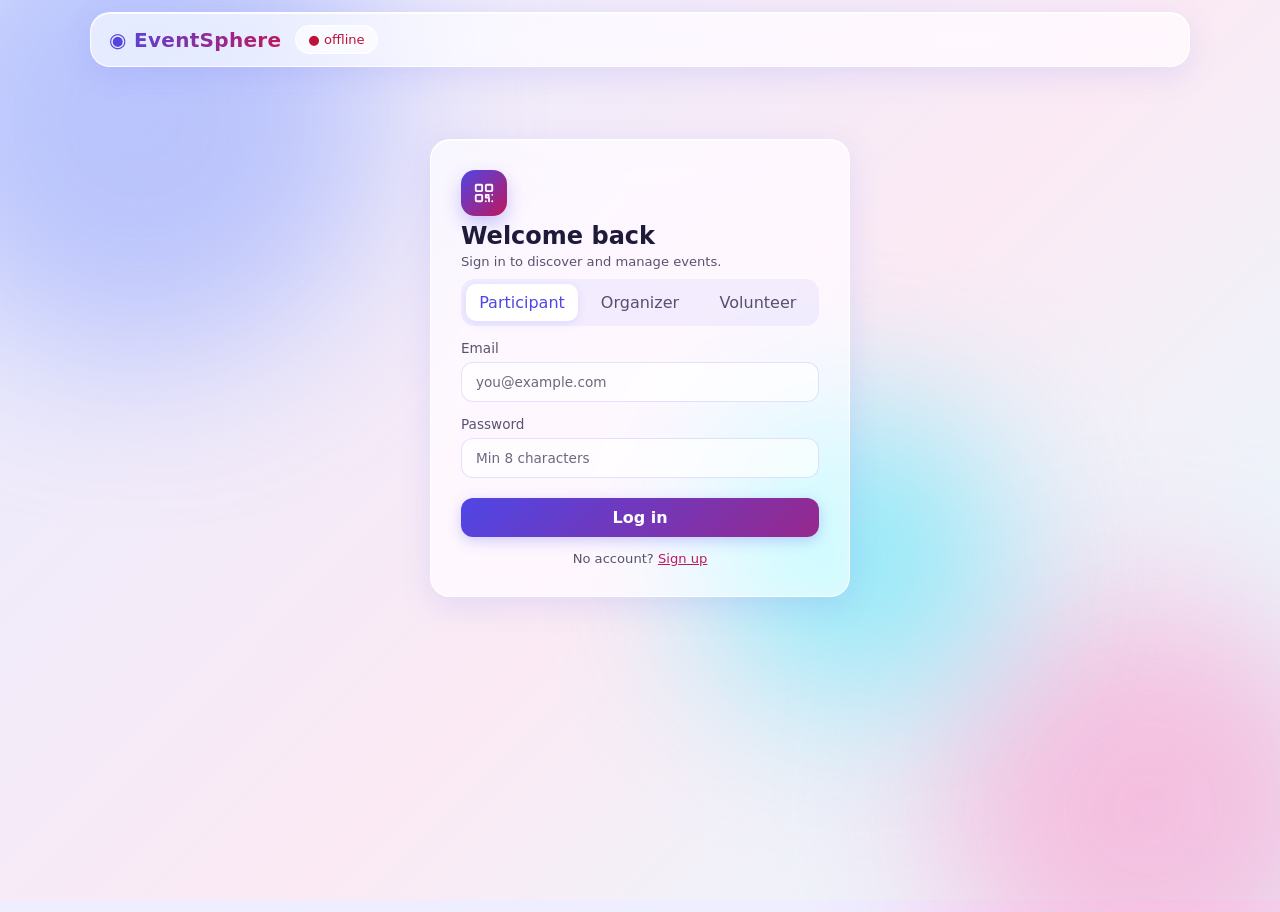
==== app.html @ a2270ac0 "add frontend code" ====
<!DOCTYPE html>
<html lang="en">
<head>
<meta charset="UTF-8">
<meta name="viewport" content="width=device-width, initial-scale=1">
<meta http-equiv="Content-Security-Policy" content="default-src 'self'; script-src 'self' 'unsafe-inline'; style-src 'self' 'unsafe-inline'; img-src 'self' data: blob: http: https:; connect-src http: https:; object-src 'none'; base-uri 'none'; form-action 'none'">
<title>EventSphere · App</title>
<link rel="stylesheet" href="css/style.css">
<meta name="description" content="EventSphere dashboard: create events, manage volunteers and devices, scan tickets and download participant lists.">
<meta name="theme-color" content="#eef2ff">
<meta name="color-scheme" content="light">
<link rel="icon" href="data:image/svg+xml,<svg xmlns='http://www.w3.org/2000/svg' viewBox='0 0 32 32'><defs><linearGradient id='g' x1='0' y1='0' x2='1' y2='1'><stop offset='0' stop-color='%234f46e5'/><stop offset='1' stop-color='%23be185d'/></linearGradient></defs><rect width='32' height='32' rx='8' fill='url(%23g)'/><circle cx='16' cy='16' r='7' fill='none' stroke='white' stroke-width='3'/><circle cx='16' cy='16' r='2.5' fill='white'/></svg>">
</head>
<body>
<a class="skip" href="#main">Skip to content</a>
<noscript><p style="padding:24px;text-align:center">EventSphere needs JavaScript. Please turn it on and reload this page.</p></noscript>
<div class="orb o1"></div><div class="orb o2"></div><div class="orb o3"></div>

<header class="glass" id="hdr">
  <a class="logo" href="index.html"><span aria-hidden="true">◉</span> EventSphere</a>
  <button class="chip" id="st" title="Click to change backend URL">● checking…<span class="sr-only"> (backend status, click to change address)</span></button>
  <nav id="nav" class="hide">
    <button class="tab nvol on" data-v="events">Events</button>
    <button class="tab chk hide" data-v="checkin">Check-in</button>
    <button class="tab org hide" data-v="volunteers">Volunteers</button>
    <button class="tab org hide" data-v="devices">Devices</button>
    <button class="tab par hide" data-v="tickets">My Tickets</button>
  </nav>
  <span class="chip hide" id="who"></span>
  <button class="btn ghost sm hide" id="out">Log out</button>
</header>

<main id="main">
  <h1 class="sr-only">EventSphere dashboard</h1>
  <!-- AUTH -->
  <section id="auth" class="glass auth">
    <div id="authMain">
    <span class="icon-tile" aria-hidden="true"><svg class="ic" aria-hidden="true"><use href="#i-qr"/></svg></span>
    <h2 id="authT">Welcome back</h2>
    <p class="small" style="margin-top:4px">Sign in to discover and manage events.</p>
    <div class="seg" id="roleSeg"><button data-r="participant" class="on">Participant</button><button data-r="organizer">Organizer</button><button data-r="volunteer">Volunteer</button></div>
    <div id="nameWrap" class="hide"><label>Full name<input id="aName" placeholder="Jane Doe"></label></div>
    <label>Email<input id="aEmail" type="email" placeholder="you@example.com"></label>
    <label>Password<input id="aPass" type="password" placeholder="Min 8 characters"></label>
    <p id="forgotWrap" class="small hide" style="text-align:right;margin-top:8px"><a href="#" id="forgotBtn" style="color:var(--acc2)">Forgot password?</a></p>
    <button class="btn" id="authBtn" style="width:100%;margin-top:20px">Log in</button>
    <p class="small" style="text-align:center;margin-top:14px"><span id="swTxt">No account?</span> <a href="#" id="swBtn" style="color:var(--acc2)">Sign up</a></p>
    </div>

    <!-- Step 2 of sign-up: enter the emailed code -->
    <div id="authVerify" class="hide">
      <h2>Verify your email</h2>
      <p class="small" style="margin-top:6px">We sent a 6-digit code to <b id="vEmailShow"></b>. It expires in 10 minutes. Check your spam folder too.</p>
      <label>Verification code<input id="vCode" class="code-input" inputmode="numeric" autocomplete="one-time-code" maxlength="6" placeholder="••••••"></label>
      <button class="btn" id="vBtn" style="width:100%;margin-top:18px">Verify and continue</button>
      <div class="row" style="justify-content:space-between;margin-top:14px"><button class="btn ghost sm" id="vResend" disabled>Resend code</button><a href="#" id="vBack" class="small" style="align-self:center">Back to log in</a></div>
    </div>

    <!-- Forgot password -->
    <div id="authForgot" class="hide">
      <h2>Reset your password</h2>
      <p class="small" style="margin-top:6px">Enter your email and we'll send a 6-digit code.</p>
      <label>Email<input id="fEmail" type="email" placeholder="you@example.com"></label>
      <button class="btn ghost" id="fSend" style="width:100%;margin-top:14px">Send code</button>
      <div id="fStep2" class="hide">
        <label>Code from the email<input id="fCode" class="code-input" inputmode="numeric" autocomplete="one-time-code" maxlength="6" placeholder="••••••"></label>
        <label>New password<input id="fPass" type="password" placeholder="Min 8 characters" autocomplete="new-password"></label>
        <button class="btn" id="fReset" style="width:100%;margin-top:18px">Set new password</button>
      </div>
      <p class="small" style="text-align:center;margin-top:14px"><a href="#" id="fBack" style="color:var(--acc2)">Back to log in</a></p>
    </div>
  </section>

  <!-- EVENTS -->
  <section id="v-events" class="hide">
    <div class="bar"><h2>Upcoming Events</h2>
      <div class="row org hide">
        <div class="seg" id="evFilter" style="margin:0;min-width:190px"><button data-f="all" class="on">All events</button><button data-f="mine">My events</button></div>
        <button class="btn ghost" id="expAll" title="Download every participant of your events as CSV"><svg class="ic" aria-hidden="true"><use href="#i-download"/></svg> Download participants</button>
        <button class="btn" id="newEv">+ New Event</button>
      </div>
    </div>
    <div class="summary hide" id="evSummary"></div>
    <div class="grid" id="evGrid"></div>
  </section>

  <!-- CHECK-IN -->
  <section id="v-checkin" class="hide">
    <div class="glass" style="max-width:480px;margin:0 auto;padding:28px">
      <h2>Attendee Check-in</h2>
      <p id="volInfo" class="small hide" style="margin-top:8px"></p><p class="small" style="margin-top:4px">Scan the attendee's QR ticket, or type the ticket code.</p>

      <div id="devBox" class="dev-box hide"></div>
      <div id="scanArea">
      <!-- QR scanner -->
      <div id="scanBox" class="scan-box hide">
        <video id="scanVideo" playsinline muted></video>
        <div class="scan-frame"></div>
      </div>
      <div class="row" style="margin-top:16px">
        <button class="btn" id="scanBtn" style="flex:1"><svg class="ic" aria-hidden="true"><use href="#i-camera"/></svg> Start scanner</button>
        <label class="btn ghost" style="flex:1;margin:0;text-align:center;color:var(--txt)"><svg class="ic" aria-hidden="true"><use href="#i-image"/></svg> Upload QR image
          <input type="file" id="scanFile" accept="image/*" hidden>
        </label>
      </div>
      <p id="scanHint" class="small" style="margin-top:8px;text-align:center"></p>
      <canvas id="scanCanvas" class="hide"></canvas>

      <!-- Manual fallback -->
      <label>Or enter ticket code<input id="ciCode" placeholder="xxxxxxxx-xxxx-xxxx-xxxx-xxxxxxxxxxxx"></label>
      <button class="btn" id="ciBtn" style="width:100%;margin-top:18px">Check in</button>
      <p id="ciRes" class="ci-res"></p>
      </div>
    </div>
  </section>

  <!-- VOLUNTEERS (organizer) -->
  <section id="v-volunteers" class="hide">
    <div class="bar"><h2>Volunteers</h2></div>
    <div class="glass" style="padding:22px;margin-bottom:22px">
      <h3>Add a volunteer</h3>
      <p class="small" style="margin-top:4px">Volunteers get their own login and can only check in tickets for the events you give them. They can't edit events or see attendee lists.</p>
      <div class="vol-form">
        <label>Name<input id="vName" placeholder="Volunteer name"></label>
        <label>Email<input id="vEmail" type="email" placeholder="volunteer@example.com"></label>
        <label>Temporary password<input id="vPass" type="text" autocomplete="off" placeholder="Min 8 characters"></label>
        <button class="btn" id="volAdd">Add volunteer</button>
      </div>
    </div>
    <div class="grid" id="volGrid"></div>
  </section>

  <!-- DEVICES (organizer) -->
  <section id="v-devices" class="hide">
    <div class="bar"><h2>Check-in devices</h2></div>
    <div class="glass" style="padding:22px;margin-bottom:22px">
      <h3>Check-in security</h3>
      <label class="chk-row"><input type="checkbox" id="setApprove">
        <span><b>Require approved devices</b><br><span class="small">Every phone or laptop must be registered and approved by you before it can check people in.</span></span></label>
      <label class="chk-row"><input type="checkbox" id="setNet">
        <span><b>Only allow check-in from my current network</b><br><span class="small">Devices must be on the same Wi-Fi/network as you are on right now (the venue network).</span></span></label>
      <p class="small" id="netInfo" style="margin-top:12px"></p>
    </div>
    <div class="grid" id="devGrid"></div>
  </section>

  <!-- TICKETS -->
  <section id="v-tickets" class="hide">
    <div class="bar"><h2>My Tickets</h2></div>
    <div class="grid" id="tkGrid"></div>
  </section>
</main>

<!-- Event form modal -->
<div class="modal" id="mEv"><div class="glass box" role="dialog" aria-modal="true" aria-labelledby="evT">
  <h2 id="evT">New Event</h2>
  <label>Title<input id="eTitle" placeholder="e.g. Jaipur Tech Meetup"></label>
  <label>Description <span class="small">(optional)</span><textarea id="eDesc" rows="3" placeholder="What is this event about?"></textarea></label>
  <div class="form-grid">
    <label>Date &amp; time<input id="eDate" type="datetime-local"></label>
    <label>Capacity<input id="eCap" type="number" min="1" placeholder="e.g. 100"></label>
  </div>
  <label>Location<input id="eLoc" placeholder="Venue and city"></label>
  <h3 class="form-section">Registration form</h3>
  <p class="small" style="margin-top:4px">Name and email are always asked. Add the information you need from attendees. It is saved with each registration and included in your CSV download.</p>
  <div class="row" id="fPresets" style="margin:10px 0 2px"></div>
  <div id="fRows"></div>
  <label class="chk-row" style="margin-top:18px"><input type="checkbox" id="eVerify">
    <span><b>Verify attendee emails</b><br><span class="small" id="eVerifyHint">Attendees get a 6-digit code by email and must enter it to register. Stops fake emails.</span></span></label>

  <div class="row modal-actions"><button class="btn ghost close">Cancel</button><button class="btn" id="evSave">Save event</button></div>
</div></div>

<!-- Register modal -->
<div class="modal" id="mReg"><div class="glass box" role="dialog" aria-modal="true" aria-labelledby="rT">
  <h2 id="rT">Register</h2>
  <label>Name<input id="rName"></label>
  <label>Email<input id="rEmail" type="email"></label>
  <div id="rExtra"></div>
  <div class="row" style="margin-top:20px;justify-content:flex-end"><button class="btn ghost close">Cancel</button><button class="btn" id="rSave">Get ticket</button></div>
</div></div>

<!-- Ticket modal -->
<div class="modal" id="mTk"><div class="glass box" role="dialog" aria-modal="true" aria-labelledby="tkT" style="text-align:center">
  <h2 id="tkT">Your Ticket</h2><p class="small" id="tkSub"></p>
  <img class="qr" id="tkQr" alt="QR code"><p class="code" id="tkCode"></p>
  <div class="row" style="justify-content:center;margin-top:18px"><button class="btn" id="tkDl"><svg class="ic" aria-hidden="true"><use href="#i-download"/></svg> Download QR</button><button class="btn ghost close">Close</button></div>
</div></div>

<!-- Event details modal -->
<div class="modal" id="mDet"><div class="glass box" role="dialog" aria-modal="true" aria-labelledby="dTitle">
  <h2 id="dTitle">Event details</h2>
  <div id="dBody"></div>
  <div class="row" id="dActions" style="margin-top:20px;justify-content:flex-end"></div>
</div></div>

<!-- Assign events to a volunteer -->
<div class="modal" id="mAs"><div class="glass box" role="dialog" aria-modal="true" aria-labelledby="asT">
  <h2 id="asT">Volunteer access</h2>
  <p class="small" style="margin-top:4px">Tick the events this volunteer can check tickets in for.</p>
  <div id="asList"></div>
  <div class="row" style="margin-top:20px;justify-content:flex-end"><button class="btn ghost close">Cancel</button><button class="btn" id="asSave">Save access</button></div>
</div></div>

<!-- Manage modal -->
<div class="modal" id="mMg"><div class="glass box" role="dialog" aria-modal="true" aria-labelledby="mgT" style="max-width:680px">
  <h2 id="mgT">Event</h2>
  <div class="stats" id="mgStats"></div>
  <div style="overflow:auto"><table><thead><tr><th>Name</th><th>Email</th><th>Status</th><th><span class="sr-only">Actions</span></th></tr></thead><tbody id="mgBody"></tbody></table></div>
  <div class="row" style="margin-top:18px;justify-content:flex-end"><button class="btn ghost" id="mgCsv"><svg class="ic" aria-hidden="true"><use href="#i-download"/></svg> Download CSV</button><button class="btn ghost close">Close</button></div>
</div></div>

<div id="toast" class="glass" role="status" aria-live="polite"></div>

<!-- jsQR (local copy): QR decoder used when the browser has no BarcodeDetector -->
<script src="js/jsQR.js"></script>
<script src="js/config.js"></script>
<script src="js/api.js"></script>
<script src="js/app.js"></script>
</body>
</html>
---- css/style.css ----
:root{--txt:#1e1b3a;--mut:rgba(30,27,58,.72);--glass:rgba(255,255,255,.55);--bd:rgba(255,255,255,.9);--line:rgba(99,102,241,.18);--acc:#4f46e5;--acc2:#be185d;--ok:#0f766e;--err:#be123c;--in:rgba(255,255,255,.65)}
/* ===== Base ===== */
*{box-sizing:border-box;margin:0}
body{font-family:Inter,system-ui,-apple-system,Segoe UI,Roboto,sans-serif;color:var(--txt);min-height:100vh;background:linear-gradient(135deg,#eef2ff,#fdf2f8 55%,#ecfeff);background-attachment:fixed;overflow-x:hidden}
.orb{position:fixed;border-radius:50%;filter:blur(90px);z-index:-1;opacity:.55}
.o1{width:480px;height:480px;background:#c7d2fe;top:-120px;left:-100px}
.o2{width:420px;height:420px;background:#fbcfe8;bottom:-120px;right:-80px}
.o3{width:300px;height:300px;background:#a5f3fc;top:45%;left:55%;opacity:.45}

/* ===== Glass surfaces ===== */
.glass{background:var(--glass);backdrop-filter:blur(20px) saturate(180%);-webkit-backdrop-filter:blur(20px) saturate(180%);border:1px solid var(--bd);border-radius:20px;box-shadow:0 8px 32px rgba(99,102,241,.14),inset 0 1px 0 rgba(255,255,255,.9)}

/* ===== Header & navigation ===== */
header{position:sticky;top:12px;z-index:20;margin:12px auto 0;max-width:1100px;width:calc(100% - 24px);padding:12px 18px;display:flex;align-items:center;gap:14px;flex-wrap:wrap}
.logo{font-weight:800;font-size:1.25rem;letter-spacing:.3px;background:linear-gradient(90deg,var(--acc),var(--acc2));-webkit-background-clip:text;background-clip:text;color:transparent}
nav{display:flex;gap:6px;margin-left:auto}
.tab{background:none;border:0;color:var(--mut);padding:8px 14px;border-radius:12px;cursor:pointer;font:inherit}
.tab.on{background:rgba(255,255,255,.85);color:var(--acc);box-shadow:0 2px 10px rgba(99,102,241,.15)}
.chip{font:inherit;font-size:.82rem;padding:6px 12px;border-radius:99px;background:rgba(255,255,255,.7);border:1px solid var(--bd);color:var(--txt);cursor:default}
button.chip{cursor:pointer}
.chip.on{color:var(--ok)}
.chip.off{color:var(--err)}
main{max-width:1100px;margin:24px auto;padding:0 12px 60px}

/* ===== Buttons & forms ===== */
.btn{border:0;cursor:pointer;font:inherit;font-weight:600;color:#fff;padding:10px 18px;border-radius:12px;background:linear-gradient(135deg,var(--acc),var(--acc2));box-shadow:0 4px 14px rgba(99,102,241,.3);transition:transform .15s,opacity .15s}
.btn:hover{transform:translateY(-1px)}
.btn:disabled{opacity:.5;cursor:not-allowed}
.btn.ghost{background:rgba(255,255,255,.7);border:1px solid var(--bd);color:var(--txt);box-shadow:none}
.btn.sm{padding:6px 12px;font-size:.85rem}
.btn.del{background:rgba(225,29,72,.1);border:1px solid rgba(225,29,72,.3);color:var(--err);box-shadow:none}
input,textarea,select{width:100%;padding:11px 14px;border-radius:12px;border:1px solid var(--line);background:var(--in);color:var(--txt);font:inherit;outline:none;margin-top:6px}
input:focus,textarea:focus{border-color:var(--acc);box-shadow:0 0 0 3px rgba(99,102,241,.2)}
::placeholder{color:rgba(30,27,58,0.63)}
label{display:block;font-size:.85rem;color:var(--mut);margin-top:14px}

/* ===== Layout & cards ===== */
.bar{display:flex;align-items:center;justify-content:space-between;margin-bottom:18px;gap:10px;flex-wrap:wrap}
h2{font-size:1.5rem}
.grid{display:grid;grid-template-columns:repeat(auto-fill,minmax(300px,1fr));gap:18px}
.card{padding:20px;display:flex;flex-direction:column;gap:10px;transition:transform .2s,box-shadow .2s}
.card:hover{transform:translateY(-4px);box-shadow:0 14px 40px rgba(99,102,241,.22)}
.card h3{font-size:1.15rem}
.card p{color:var(--mut);font-size:.92rem;line-height:1.45;flex:1}
.loc{font-size:.85rem;color:var(--ok)}
.meter{height:8px;border-radius:9px;background:rgba(99,102,241,.15);overflow:hidden}
.meter i{display:block;height:100%;background:linear-gradient(90deg,var(--acc),var(--acc2));border-radius:9px}
.row{display:flex;gap:8px;flex-wrap:wrap}
.small{font-size:.82rem;color:var(--mut)}

/* ===== Auth ===== */
.auth{max-width:420px;margin:8vh auto;padding:30px}
.seg{display:grid;grid-template-columns:1fr 1fr;gap:6px;margin-top:10px;padding:5px;border-radius:14px;background:rgba(99,102,241,.08)}
.seg button{padding:9px;border:0;border-radius:10px;background:none;color:var(--mut);cursor:pointer;font:inherit}
.seg button.on{background:#fff;color:var(--acc);box-shadow:0 2px 8px rgba(99,102,241,.15)}

/* ===== Modals, stats, tables ===== */
.modal{position:fixed;inset:0;background:rgba(238,242,255,.55);backdrop-filter:blur(6px);display:none;align-items:center;justify-content:center;padding:16px;z-index:50}
.modal.show{display:flex}
.box{width:100%;max-width:520px;max-height:90vh;overflow:auto;padding:26px;background:rgba(255,255,255,.75)}
.stats{display:grid;grid-template-columns:repeat(auto-fit,minmax(100px,1fr));gap:10px;margin:14px 0}
.stat{padding:12px;text-align:center;border-radius:14px;background:rgba(255,255,255,.7);border:1px solid var(--line)}
.stat b{display:block;font-size:1.4rem;color:var(--acc)}
table{width:100%;border-collapse:collapse;font-size:.9rem}
td,th{padding:9px 6px;text-align:left;border-bottom:1px solid var(--line)}
th{color:var(--mut);font-weight:500}
.tag{padding:2px 9px;border-radius:99px;font-size:.75rem;background:rgba(99,102,241,.12);color:var(--acc)}
.tag.ok{background:rgba(13,148,136,.15);color:var(--ok)}
.qr{background:#fff;padding:10px;border-radius:14px;width:200px;margin:12px auto;display:block;box-shadow:0 4px 18px rgba(99,102,241,.2)}
.code{font-family:monospace;font-size:.8rem;word-break:break-all;text-align:center;color:var(--mut)}

/* ===== Toast & helpers ===== */
#toast{position:fixed;bottom:24px;left:50%;transform:translateX(-50%) translateY(80px);padding:12px 22px;z-index:99;transition:.3s;opacity:0;font-weight:600}
#toast.show{transform:translateX(-50%);opacity:1}
.hide{display:none!important}
.empty{text-align:center;padding:40px;color:var(--mut)}

/* ===== QR scanner ===== */
.scan-box{position:relative;margin-top:18px;border-radius:18px;overflow:hidden;background:#000;aspect-ratio:1/1;border:1px solid var(--bd);box-shadow:0 8px 28px rgba(99,102,241,.25)}
.scan-box video{width:100%;height:100%;object-fit:cover}
.scan-frame{position:absolute;inset:18%;border:3px solid rgba(255,255,255,.9);border-radius:16px;box-shadow:0 0 0 999px rgba(30,27,58,.35);animation:pulse 1.8s ease-in-out infinite}
@keyframes pulse{50%{border-color:var(--acc2)}}
.ci-res{margin-top:14px;text-align:center;font-weight:600;min-height:1.2em}
.ci-res.ok{color:var(--ok)}.ci-res.bad{color:var(--err)}

/* ===== Event date & details ===== */
.when{font-size:.85rem;color:var(--acc);font-weight:600}
.detail-desc{color:var(--mut);line-height:1.55;margin-bottom:4px}
input[type=datetime-local]{min-height:44px}

/* ===========================================================
   Motion & polish
   =========================================================== */
body{font-family:"Inter",system-ui,-apple-system,Segoe UI,Roboto,sans-serif;-webkit-font-smoothing:antialiased}
@keyframes rise{from{opacity:0;transform:translateY(18px)}to{opacity:1;transform:none}}
@keyframes fade{from{opacity:0}to{opacity:1}}
@keyframes pop{from{opacity:0;transform:translateY(16px) scale(.95)}to{opacity:1;transform:none}}
@keyframes float{50%{transform:translate(40px,50px) scale(1.1)}}
@keyframes grow{from{width:0}}
@keyframes shimmer{to{background-position:-200% 0}}
@keyframes spin{to{transform:rotate(360deg)}}

/* floating background orbs */
.orb{animation:float 22s ease-in-out infinite}
.o2{animation-duration:28s;animation-direction:reverse}.o3{animation-duration:32s}

/* page / view transitions */
section[id^=v-]:not(.hide),.auth{animation:rise .5s cubic-bezier(.2,.8,.2,1) both}
.grid>*{animation:rise .55s cubic-bezier(.2,.8,.2,1) both}
.grid>*:nth-child(2){animation-delay:0.12s}
.grid>*:nth-child(3){animation-delay:0.18s}
.grid>*:nth-child(4){animation-delay:0.24s}
.grid>*:nth-child(5){animation-delay:0.30s}
.grid>*:nth-child(6){animation-delay:0.36s}
.grid>*:nth-child(7){animation-delay:0.42s}
.grid>*:nth-child(8){animation-delay:0.48s}
.grid>*:nth-child(9){animation-delay:0.54s}

/* header */
header{transition:box-shadow .3s,background .3s,top .3s}
header.scrolled{background:rgba(255,255,255,.8);box-shadow:0 10px 36px rgba(99,102,241,.22)}
.tab{transition:background .25s,color .25s,box-shadow .25s}
.tab:hover:not(.on){background:rgba(255,255,255,.5);color:var(--txt)}

/* buttons */
.btn{background-size:160% 100%;background-position:0 0;transition:transform .2s,box-shadow .2s,background-position .4s,opacity .2s}
.btn:hover{background-position:100% 0;box-shadow:0 8px 22px rgba(99,102,241,.38)}
.btn:active{transform:scale(.97)}
.btn.ghost:hover,.btn.del:hover{background-color:#fff;box-shadow:0 6px 18px rgba(99,102,241,.18)}
.btn.loading{pointer-events:none;opacity:.75;position:relative}
.btn.loading::after{content:"";display:inline-block;width:14px;height:14px;margin-left:8px;vertical-align:-2px;border:2px solid rgba(255,255,255,.5);border-top-color:#fff;border-radius:50%;animation:spin .7s linear infinite}
input,textarea{transition:border-color .2s,box-shadow .2s,background .2s}
input:focus,textarea:focus{background:#fff}

/* cards */
.card{transition:transform .3s cubic-bezier(.2,.8,.2,1),box-shadow .3s}
.stat{transition:transform .25s}.stat:hover{transform:translateY(-3px)}
.meter i{animation:grow 1s cubic-bezier(.2,.8,.2,1) both}
.host{font-size:.8rem;color:var(--mut)}
.chip{transition:color .3s,background .3s}

/* modals: backdrop fades, panel pops */
.modal.show{animation:fade .25s both}
.modal.show .box{animation:pop .35s cubic-bezier(.2,.9,.3,1.1) both}

/* table rows + toast */
tbody tr{animation:fade .4s both;transition:background .2s}tbody tr:hover{background:rgba(99,102,241,.06)}
#toast{transition:transform .4s cubic-bezier(.2,.9,.3,1.2),opacity .3s}

/* skeleton loaders */
.skel{min-height:190px;gap:14px}
.skel i{display:block;height:14px;border-radius:8px;background:linear-gradient(90deg,rgba(99,102,241,.08) 25%,rgba(99,102,241,.2) 50%,rgba(99,102,241,.08) 75%);background-size:200% 100%;animation:shimmer 1.4s linear infinite}
.skel i:first-child{width:60%;height:20px}.skel i:last-child{width:40%}

/* home page: staged hero + scroll reveal */
.hero>*{animation:rise .8s cubic-bezier(.2,.8,.2,1) both}
.hero>:nth-child(2){animation-delay:.08s}.hero>:nth-child(3){animation-delay:.16s}.hero>:nth-child(4){animation-delay:.24s}.hero>:nth-child(5){animation-delay:.32s}
.js .reveal{opacity:0;transform:translateY(28px);transition:opacity .8s ease,transform .8s cubic-bezier(.2,.8,.2,1)}
.js .reveal.in{opacity:1;transform:none}

@media (prefers-reduced-motion:reduce){*,*::before,*::after{animation-duration:.01ms!important;animation-iteration-count:1!important;transition-duration:.01ms!important}.js .reveal{opacity:1;transform:none}}

/* ===== Volunteers ===== */
#roleSeg{grid-template-columns:repeat(3,1fr)}
.vol-form{display:grid;grid-template-columns:repeat(auto-fit,minmax(190px,1fr));gap:12px;align-items:end;margin-top:6px}
.vol-form .btn{height:46px}
.chk-row{display:flex;align-items:center;gap:12px;padding:12px 14px;margin-top:10px;border-radius:14px;background:rgba(255,255,255,.65);border:1px solid var(--line);color:var(--txt);font-size:.95rem;cursor:pointer;transition:background .2s,transform .2s}
.chk-row:hover{background:#fff;transform:translateX(3px)}
.chk-row input{width:18px;height:18px;margin:0;accent-color:var(--acc)}

/* ===== Devices ===== */
.dev-box{padding:12px 14px;border-radius:14px;background:rgba(255,255,255,.7);border:1px solid var(--line);margin-top:16px;font-size:.9rem;line-height:1.5;animation:fade .3s both}
.dev-box.ok{border-color:rgba(13,148,136,.4)}.dev-box.warn{border-color:rgba(225,29,72,.4)}
.dev-box .row{margin-top:10px;flex-wrap:nowrap}.dev-box input{margin:0}
#scanArea{transition:opacity .3s,filter .3s}
#scanArea.locked{opacity:.4;pointer-events:none;filter:grayscale(.5)}
.tag.bad{background:rgba(225,29,72,.12);color:var(--err)}
.tag.wait{background:rgba(245,158,11,.18);color:#b45309}

/* ===== Registration form builder ===== */
.frow{display:grid;grid-template-columns:1fr 104px auto auto;gap:8px;align-items:center;margin-top:8px;animation:fade .3s both}
.frow input,.frow select{margin:0}
.req{display:flex;align-items:center;gap:6px;margin:0;font-size:.8rem;color:var(--mut);white-space:nowrap}
.req input{width:auto}
@media (max-width:560px){.frow{grid-template-columns:1fr 1fr}}
.privacy-note{font-size:.78rem;color:var(--mut);margin-top:14px;line-height:1.45}

/* ===== Email codes ===== */
.code-input{letter-spacing:.45em;text-align:center;font-size:1.3rem;font-weight:700;font-variant-numeric:tabular-nums}
.code-input::placeholder{letter-spacing:.3em;font-weight:400}
.btn:disabled{filter:grayscale(.3)}

/* ===========================================================
   Final design review: accessibility, responsive and polish
   =========================================================== */
/* visible keyboard focus everywhere (text fields already get a ring from their box-shadow) */
:focus-visible{outline:3px solid var(--acc);outline-offset:2px}
input:focus-visible,textarea:focus-visible,select:focus-visible{outline:none}
.sr-only{position:absolute;width:1px;height:1px;margin:-1px;padding:0;overflow:hidden;clip:rect(0,0,0,0);white-space:nowrap;border:0}
.skip{position:absolute;left:12px;top:-64px;z-index:100;padding:10px 16px;border-radius:12px;background:#fff;color:var(--acc);font-weight:700;text-decoration:none;box-shadow:0 6px 20px rgba(79,70,229,.3);transition:top .2s}
.skip:focus{top:12px}
.tab[aria-current=page]{background:rgba(255,255,255,.85);color:var(--acc);box-shadow:0 2px 10px rgba(99,102,241,.15)}

/* chips and status tags: text colours checked against the glass at 4.5:1 */
.tag{background:rgba(79,70,229,.12);color:var(--acc);font-weight:600}
.tag.ok{background:rgba(13,148,136,.12);color:#115e59}
.tag.wait{background:rgba(245,158,11,.16);color:#92400e}
.tag.bad{background:rgba(225,29,72,.12);color:var(--err)}
#toast{background:rgba(255,255,255,.94)}

/* event cards: title + status tag on one line */
.card-head{display:flex;justify-content:space-between;align-items:flex-start;gap:10px}
.card-head .tag{white-space:nowrap;margin-top:2px}
.card{backdrop-filter:blur(12px) saturate(150%);-webkit-backdrop-filter:blur(12px) saturate(150%)}

/* friendly empty / error states */
.empty-state{grid-column:1/-1;text-align:center;padding:44px 20px}
.empty-state .big{font-size:2.4rem;line-height:1}
.empty-state h3{margin-top:10px}
.empty-state p{color:var(--mut);margin:6px auto 18px;max-width:420px}

/* grids never overflow narrow phones */
.grid{grid-template-columns:repeat(auto-fill,minmax(min(300px,100%),1fr))}

/* touch screens: comfortable 44px targets */
@media (pointer:coarse){
  .btn,.tab,.chip,.seg button,input,select,textarea{min-height:44px}
  .btn.sm{padding:10px 14px}
  .chk-row{min-height:48px}
}

/* phones: compact header, scrollable tabs, calmer background */
@media (max-width:640px){
  header{top:6px;padding:10px 12px;gap:8px}
  nav,.nav-links{order:3;width:100%;margin-left:0;overflow-x:auto;-webkit-overflow-scrolling:touch;scrollbar-width:none}
  nav::-webkit-scrollbar,.nav-links::-webkit-scrollbar{display:none}
  .tab{white-space:nowrap}
  .box{padding:20px 16px}
  .bar{align-items:stretch}
  .orb{animation:none;filter:blur(60px)}
}

/* browsers without backdrop-filter get a solid, still-readable surface */
@supports not ((backdrop-filter:blur(1px)) or (-webkit-backdrop-filter:blur(1px))){
  .glass{background:rgba(255,255,255,.9)}
  .box{background:rgba(255,255,255,.98)}
}
/* user asks for more contrast / Windows high-contrast mode */
@media (prefers-contrast:more){:root{--glass:rgba(255,255,255,.94);--line:rgba(30,27,58,.5);--bd:rgba(30,27,58,.35)}}
@media (forced-colors:active){.btn{border:2px solid ButtonText}.meter{border:1px solid CanvasText}.meter i{background:Highlight}}

/* ===========================================================
   Visual refresh: richer glass, icon system, event cards, dashboard
   =========================================================== */
:root{--glass:rgba(255,255,255,.66);--ok:#0d6d66;--mut:rgba(30,27,58,.74)}
body{background:linear-gradient(135deg,#e7ecff,#fbeaf4 55%,#e4faff) fixed #efeeff}
::placeholder{color:rgba(30,27,58,.66)}
.orb{opacity:.7;filter:blur(80px)}
.o1{background:#a5b4fc}.o2{background:#f9a8d4}.o3{background:#67e8f9}
.btn{text-decoration:none}

/* icons */
.ic{width:1.15em;height:1.15em;fill:none;stroke:currentColor;stroke-width:2;stroke-linecap:round;stroke-linejoin:round;flex:none;vertical-align:-.2em}
.icon-tile{display:inline-grid;place-items:center;width:46px;height:46px;border-radius:14px;color:#fff;background:linear-gradient(135deg,var(--acc),var(--acc2));box-shadow:0 8px 18px rgba(79,70,229,.28)}
.icon-tile .ic{width:22px;height:22px}
.icon-tile.sm{width:38px;height:38px;border-radius:12px}.icon-tile.sm .ic{width:19px;height:19px}
.icon-tile.big{width:64px;height:64px;border-radius:20px}.icon-tile.big .ic{width:30px;height:30px}

/* event cards */
.event-card{gap:14px;padding:22px}
.ec-top{display:flex;gap:14px;align-items:flex-start}
.ec-title{flex:1;min-width:0}
.ec-title h3{font-size:1.1rem;line-height:1.3;overflow-wrap:anywhere}
.ec-title .host{margin-top:4px}
.date-tile{flex:none;width:56px;border-radius:16px;text-align:center;padding:7px 0 8px;color:#fff;background:linear-gradient(160deg,var(--acc),var(--acc2));box-shadow:0 8px 18px rgba(79,70,229,.3);line-height:1}
.date-tile span{display:block;font-size:.7rem;font-weight:700;letter-spacing:.08em;text-transform:uppercase;opacity:.95}
.date-tile b{display:block;font-size:1.5rem;margin-top:3px}
.date-tile.tba b{font-size:.95rem;padding:12px 0;margin:0}
.meta{list-style:none;padding:0;display:grid;gap:7px;font-size:.9rem}
.meta li{display:flex;gap:9px;align-items:flex-start;color:var(--txt)}
.meta .ic{margin-top:2px;color:var(--acc)}
.meta span{min-width:0;overflow-wrap:anywhere}
.event-card .desc{flex:0 0 auto;display:-webkit-box;-webkit-line-clamp:3;-webkit-box-orient:vertical;overflow:hidden;color:var(--mut);font-size:.9rem;line-height:1.5}
.seats{margin-top:auto}
.seats-row{display:flex;justify-content:space-between;font-size:.82rem;color:var(--mut);margin-top:7px}
.actions{display:flex;flex-wrap:wrap;gap:8px;align-items:center}
.actions .spacer{flex:1}
.icon-btn{padding:8px 10px}
.icon-btn .ic{display:block}

/* organizer dashboard tiles */
.summary{display:grid;grid-template-columns:repeat(auto-fit,minmax(min(210px,100%),1fr));gap:14px;margin-bottom:22px}
.sum-tile{display:flex;gap:14px;align-items:center;padding:16px 18px;border-radius:18px;background:var(--glass);border:1px solid var(--bd);backdrop-filter:blur(12px);-webkit-backdrop-filter:blur(12px);box-shadow:0 6px 24px rgba(79,70,229,.1),inset 0 1px 0 #fff;animation:rise .5s cubic-bezier(.2,.8,.2,1) both}
.sum-tile>div{min-width:0}
.sum-tile b{display:block;font-size:1.3rem;line-height:1.25;overflow-wrap:anywhere}
.sum-tile span:not(.icon-tile){font-size:.8rem;color:var(--mut)}

/* long forms: two columns, action bar stays visible */
.form-grid{display:grid;grid-template-columns:1fr 1fr;gap:0 14px}
.modal-actions{position:sticky;bottom:-26px;margin:22px -26px -26px;padding:16px 26px;justify-content:flex-end;background:rgba(255,255,255,.92);backdrop-filter:blur(10px);-webkit-backdrop-filter:blur(10px);border-top:1px solid var(--line);border-radius:0 0 20px 20px;z-index:2}
@media (max-width:640px){
  .form-grid{grid-template-columns:1fr}
  .modal-actions{bottom:-20px;margin:22px -16px -20px;padding:14px 16px}
}
.empty-state h3{margin-top:14px}

/* ---- fixes from the screenshot review ---- */
.logo{text-decoration:none}
.card-head{flex-wrap:wrap;row-gap:4px}
.card-head h3{flex:1 1 140px;min-width:0}
.form-section{margin-top:22px;font-size:1rem}
.form-section+p{margin-bottom:0}
@media (max-width:640px){
  .summary{grid-template-columns:1fr 1fr;gap:10px}
  .sum-tile{padding:12px;gap:10px}
  .sum-tile b{font-size:1.1rem}
  .sum-tile:last-child:nth-child(even){grid-column:1/-1}
  .sum-tile .icon-tile{width:34px;height:34px}
}
html,body{overflow-x:clip}

/* ---- final polish: toggle switches, avatars, brand mark, scanner buttons ---- */
.chk-row input[type=checkbox]{appearance:none;-webkit-appearance:none;flex:none;width:46px;height:26px;margin:0;border-radius:99px;background:rgba(30,27,58,.5);position:relative;cursor:pointer;transition:background .25s}
.chk-row input[type=checkbox]::after{content:"";position:absolute;top:3px;left:3px;width:20px;height:20px;border-radius:50%;background:#fff;box-shadow:0 2px 6px rgba(0,0,0,.28);transition:transform .25s cubic-bezier(.2,.8,.2,1)}
.chk-row input[type=checkbox]:checked{background:linear-gradient(135deg,var(--acc),var(--acc2))}
.chk-row input[type=checkbox]:checked::after{transform:translateX(20px)}
.chk-row input[type=checkbox]:disabled{opacity:.45;cursor:not-allowed}
.chk-row input[type=checkbox]:focus-visible{outline:3px solid var(--acc);outline-offset:3px}
.avatar{flex:none;width:48px;height:48px;border-radius:50%;display:grid;place-items:center;font-weight:700;color:#fff;background:linear-gradient(135deg,var(--acc),var(--acc2));box-shadow:0 8px 18px rgba(79,70,229,.28)}
.auth .icon-tile{margin-bottom:6px}
.btn .ic{margin-right:2px}
#scanBtn,#scanArea label.btn{display:inline-flex;align-items:center;justify-content:center;gap:6px;flex:1 1 160px;white-space:nowrap}

/* tag text colours re-checked on the richer background (>= 4.5:1) */
.tag{color:#4338ca}
.tag.bad{color:#9f1239}
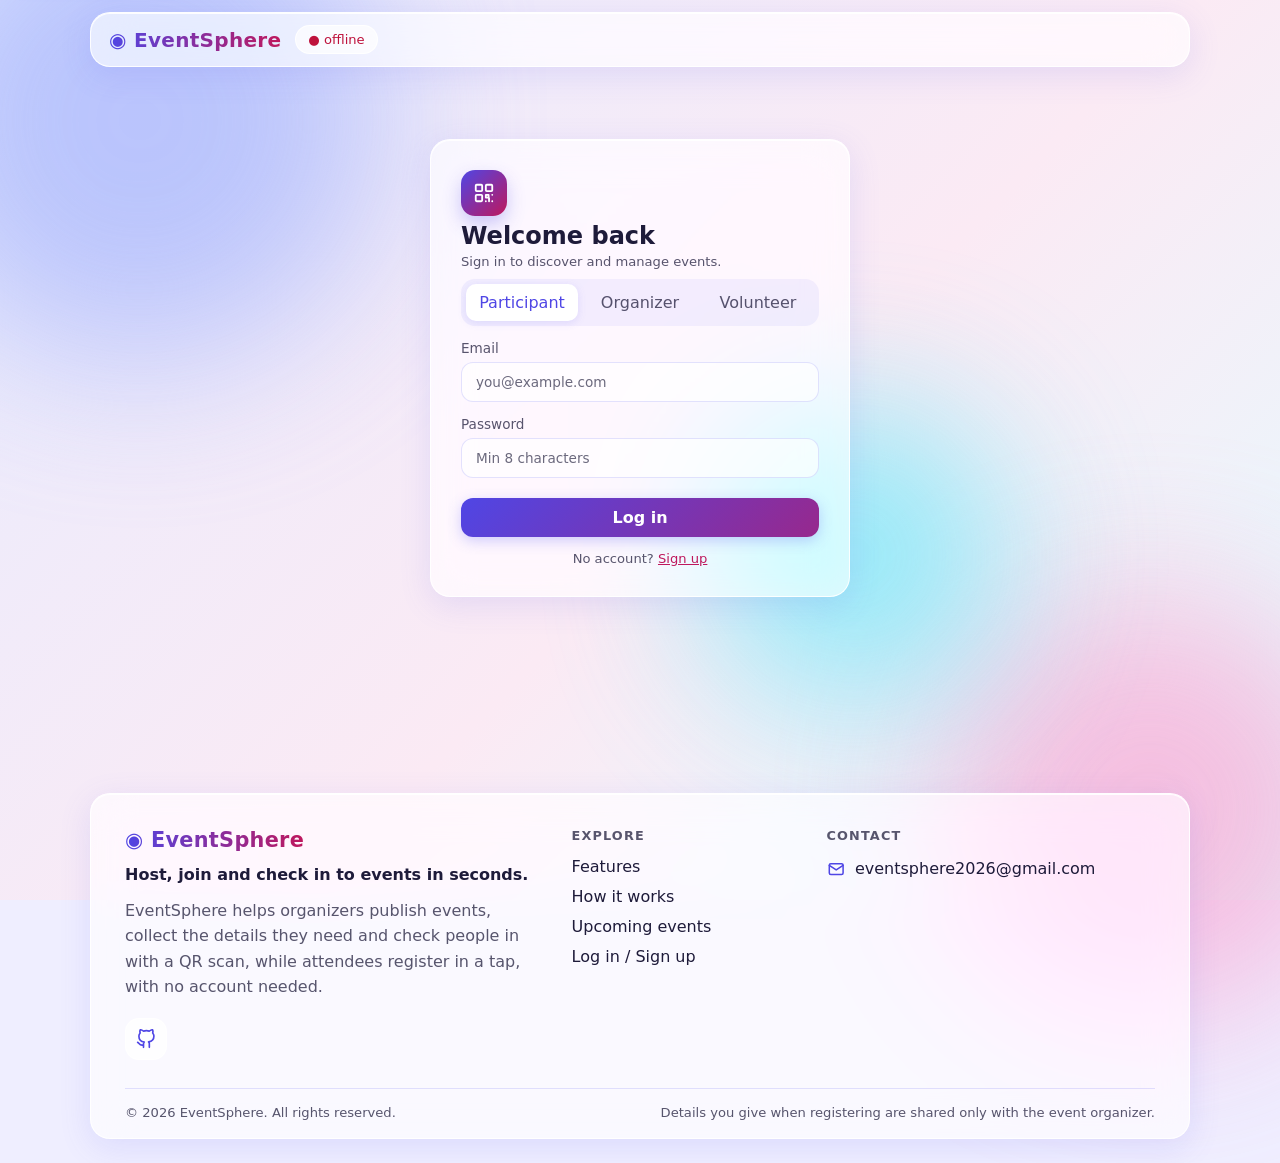
==== commit 89e43c5c: "fix bugs and update footer" ====
--- a/app.html
+++ b/app.html
@@ -151,6 +151,8 @@
   </section>
 </main>
 
+<footer class="site-footer glass" id="siteFooter"></footer>
+
 <!-- Event form modal -->
 <div class="modal" id="mEv"><div class="glass box" role="dialog" aria-modal="true" aria-labelledby="evT">
   <h2 id="evT">New Event</h2>
--- a/css/style.css
+++ b/css/style.css
@@ -334,3 +334,26 @@
 /* tag text colours re-checked on the richer background (>= 4.5:1) */
 .tag{color:#4338ca}
 .tag.bad{color:#9f1239}
+
+/* ===== Footer: About + Contact ===== */
+.site-footer{width:calc(100% - 24px);max-width:1100px;margin:64px auto 24px;padding:34px 34px 18px}
+.f-grid{display:grid;grid-template-columns:minmax(0,1.5fr) minmax(0,.8fr) minmax(0,1.2fr);gap:36px}
+.f-about .logo{font-size:1.3rem}
+.f-about p{color:var(--mut);line-height:1.6;margin-top:10px;max-width:46ch}
+.f-about p.f-tag{color:var(--txt);font-weight:600}
+.f-title{font-size:.8rem;text-transform:uppercase;letter-spacing:.09em;color:var(--mut);margin-bottom:14px}
+.f-links,.f-contact{list-style:none;padding:0;display:grid;gap:11px}
+.site-footer a:not(.logo):not(.social){color:var(--txt);text-decoration:none;background:linear-gradient(currentColor,currentColor) 0 100%/0 2px no-repeat;transition:background-size .25s}
+.site-footer a:not(.logo):not(.social):hover{background-size:100% 2px}
+.f-contact li{display:flex;gap:10px;align-items:flex-start;line-height:1.5}
+.f-contact .ic{margin-top:3px;color:var(--acc)}
+.socials{display:flex;flex-wrap:wrap;gap:10px;margin-top:18px}
+.social{width:42px;height:42px;border-radius:14px;display:grid;place-items:center;color:var(--acc);background:rgba(255,255,255,.78);border:1px solid var(--bd);transition:transform .2s,background .2s,color .2s,box-shadow .2s}
+.social:hover{transform:translateY(-3px);color:#fff;background:linear-gradient(135deg,var(--acc),var(--acc2));box-shadow:0 8px 18px rgba(79,70,229,.3)}
+.social .ic{width:20px;height:20px}
+.f-bottom{display:flex;justify-content:space-between;flex-wrap:wrap;gap:8px 24px;margin-top:28px;padding-top:16px;border-top:1px solid var(--line);font-size:.82rem;color:var(--mut)}
+@media (max-width:820px){.f-grid{grid-template-columns:1fr 1fr}.f-about{grid-column:1/-1}}
+@media (max-width:520px){.f-grid{grid-template-columns:1fr;gap:26px}.site-footer{padding:26px 20px 16px}}
+
+/* the footer's <nav> must not inherit the header tab-bar layout */
+.site-footer nav{display:block;margin:0;overflow:visible;width:auto;order:0}
